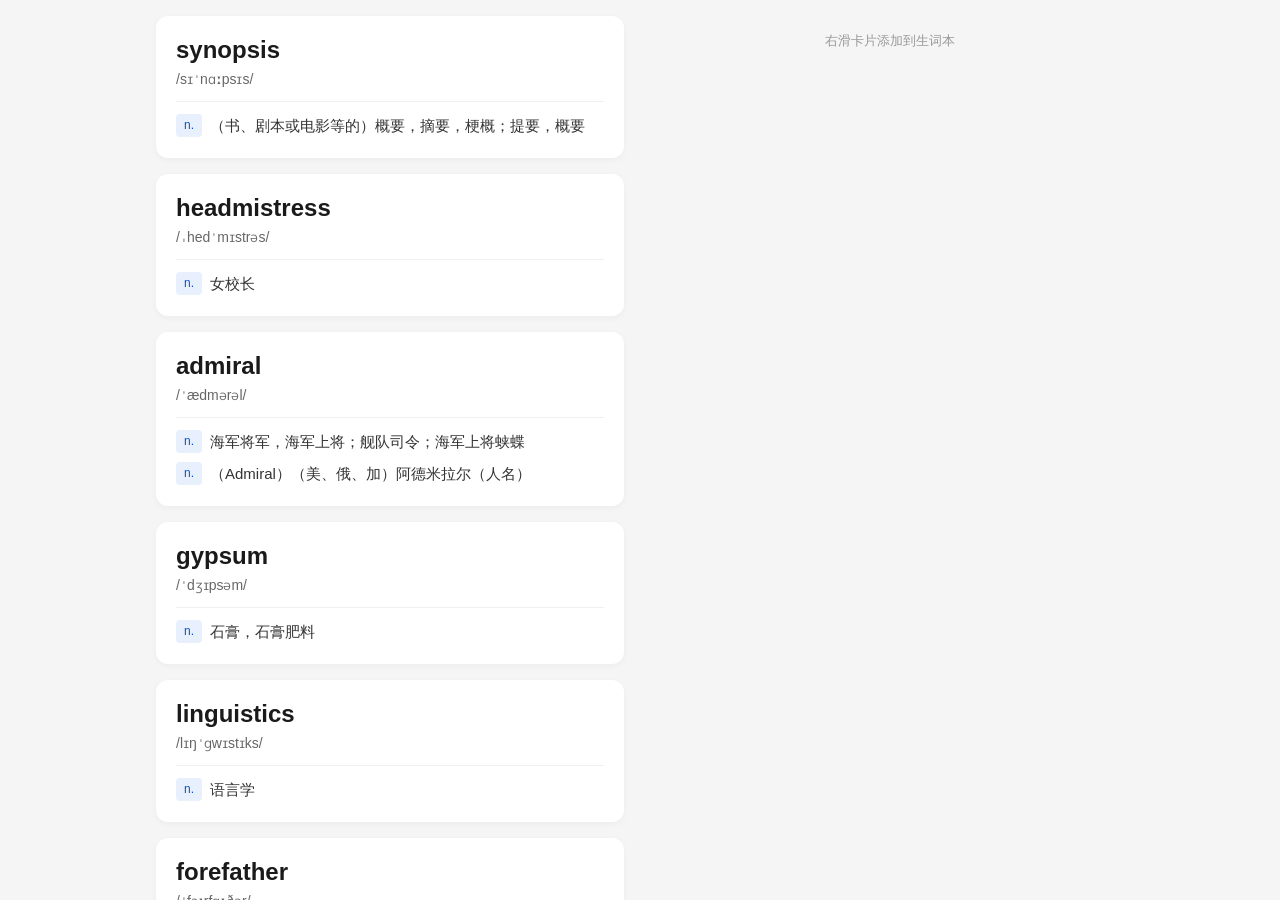
==== index.html @ 707bb1f1 "1.0" ====
<!DOCTYPE html>
<html lang="zh-CN">
<head>
  <meta charset="UTF-8">
  <meta name="viewport" content="width=device-width, initial-scale=1.0, user-scalable=no">
  <title>单词卡片</title>
  <link rel="stylesheet" href="style.css">
</head>
<body>
  <div class="layout">
    <div class="column">
      <div class="container" id="container">
        <div class="loading-tip" id="initial-loading">加载中...</div>
      </div>
    </div>
    <div class="column">
      <div class="container" id="wordbook">
        <div class="loading-tip" id="wordbook-empty">右滑卡片添加到生词本</div>
      </div>
    </div>
  </div>
  <script src="app.js"></script>
</body>
</html>
---- style.css ----
* {
  margin: 0;
  padding: 0;
  box-sizing: border-box;
  -webkit-tap-highlight-color: transparent;
}

html, body {
  height: 100%;
  background-color: #f5f5f5;
  font-family: -apple-system, BlinkMacSystemFont, "Segoe UI", Roboto, "Helvetica Neue", Arial, sans-serif;
  overflow: hidden;
}

.layout {
  display: flex;
  justify-content: center;
  height: 100vh;
  width: 100%;
}

.column {
  flex: 1;
  max-width: 500px;
  min-width: 0;
  height: 100vh;
}

.container {
  height: 100vh;
  overflow-y: auto;
  -webkit-overflow-scrolling: touch;
  overflow-x: hidden;
  padding: 16px;
  background-color: #f5f5f5;
}

.container.no-scroll {
  overflow: hidden;
}

.word-card {
  position: relative;
  background-color: #fff;
  border-radius: 12px;
  padding: 20px;
  margin-bottom: 16px;
  box-shadow: 0 2px 6px rgba(0, 0, 0, 0.04);
  overflow: visible;
  will-change: transform;
  user-select: none;
  -webkit-user-select: none;
  touch-action: pan-y;
}

.word-card:active {
  background-color: #f9f9f9;
}

.word-card.card-transition {
  transition: transform 0.35s cubic-bezier(0.22, 1, 0.36, 1);
}

.word-card.card-fill-up {
  transition: transform 0.3s cubic-bezier(0.22, 1, 0.36, 1);
}

.word-card.wordbook-enter {
  animation: wordbookSlideIn 0.3s ease-out;
}

@keyframes wordbookSlideIn {
  from {
    opacity: 0;
    transform: translateY(-20px);
  }
  to {
    opacity: 1;
    transform: translateY(0);
  }
}

.word-header {
  margin-bottom: 12px;
}

.word-text {
  font-size: 24px;
  font-weight: 700;
  color: #1a1a1a;
  display: block;
  margin-bottom: 6px;
}

.word-phonetic {
  display: inline-block;
}

.phonetic-text {
  font-size: 14px;
  color: #666;
}

.word-meaning {
  border-top: 1px solid #f0f0f0;
  padding-top: 12px;
}

.meaning-item {
  display: flex;
  align-items: flex-start;
  margin-bottom: 8px;
}

.meaning-item:last-child {
  margin-bottom: 0;
}

.pos-tag {
  flex-shrink: 0;
  font-size: 12px;
  color: #0052d9;
  background-color: #e8f0fe;
  padding: 3px 8px;
  border-radius: 4px;
  margin-right: 8px;
  line-height: 1.4;
}

.meaning-text {
  flex: 1;
  font-size: 15px;
  color: #333;
  line-height: 1.6;
}

.loading-tip {
  text-align: center;
  padding: 16px;
  color: #999;
  font-size: 13px;
}
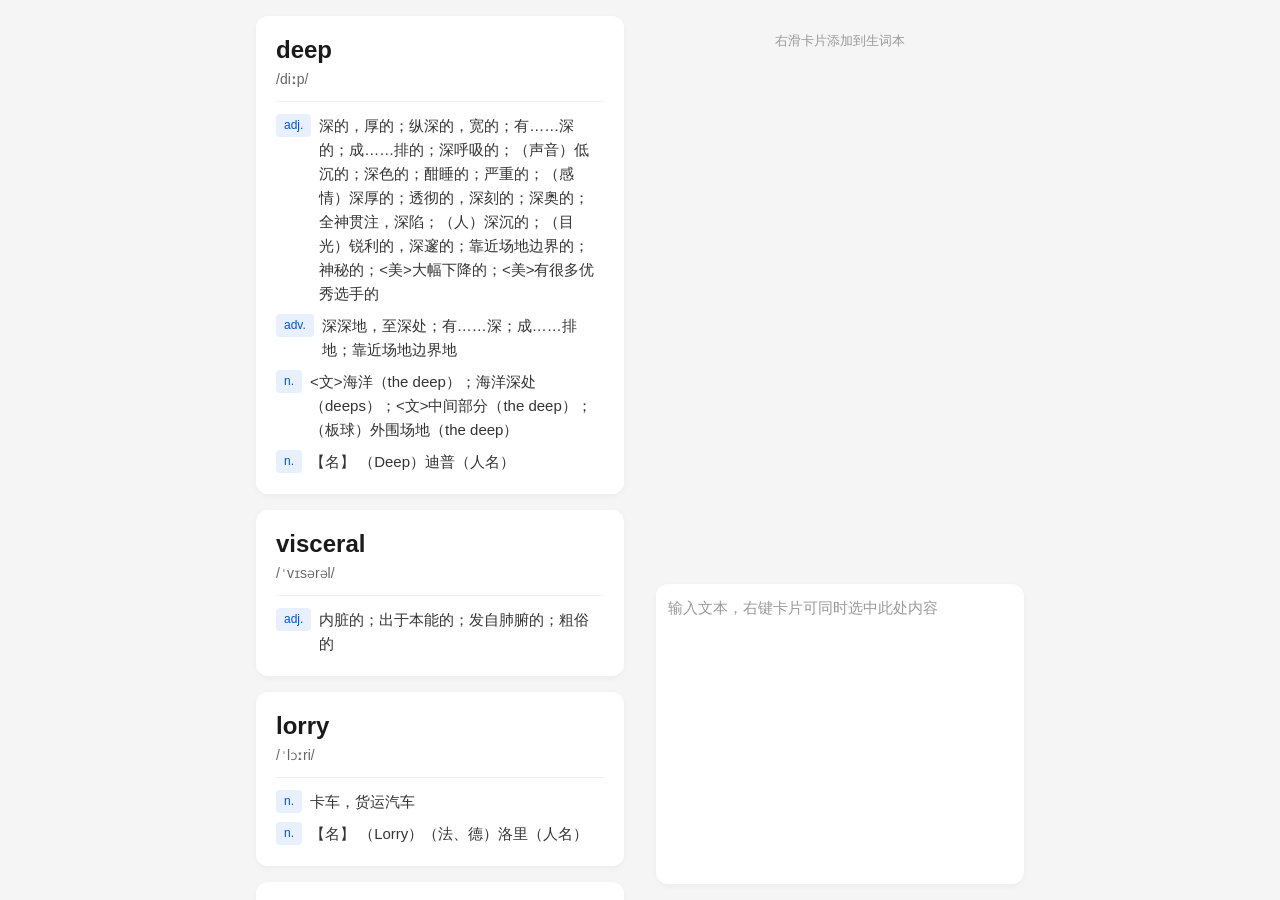
==== commit 0199d388: "1.2" ====
--- a/index.html
+++ b/index.html
@@ -13,9 +13,12 @@
         <div class="loading-tip" id="initial-loading">加载中...</div>
       </div>
     </div>
-    <div class="column">
+    <div class="column column-right">
       <div class="container" id="wordbook">
         <div class="loading-tip" id="wordbook-empty">右滑卡片添加到生词本</div>
+      </div>
+      <div class="input-panel">
+        <div class="input-box" id="input-box" contenteditable="true" data-placeholder="输入文本，右键卡片可同时选中此处内容"></div>
       </div>
     </div>
   </div>
--- a/style.css
+++ b/style.css
@@ -21,9 +21,49 @@
 
 .column {
   flex: 1;
-  max-width: 500px;
+  max-width: 400px;
   min-width: 0;
   height: 100vh;
+}
+
+/* 右列：上下分栏（生词本 + 输入框） */
+.column-right {
+  display: flex;
+  flex-direction: column;
+}
+
+.column-right .container {
+  flex: 1;
+  height: auto;
+  min-height: 0;
+}
+
+.input-panel {
+  flex-shrink: 0;
+  padding: 0 16px 16px;
+}
+
+.input-box {
+  width: 100%;
+  height: 300px;
+  background-color: #fff;
+  border-radius: 12px;
+  padding: 12px;
+  font-size: 15px;
+  line-height: 1.6;
+  color: #333;
+  overflow-y: auto;
+  outline: none;
+  box-shadow: 0 2px 6px rgba(0, 0, 0, 0.04);
+  user-select: text;
+  -webkit-user-select: text;
+  word-break: break-word;
+}
+
+.input-box:empty::before {
+  content: attr(data-placeholder);
+  color: #999;
+  pointer-events: none;
 }
 
 .container {
@@ -39,6 +79,16 @@
   overflow: hidden;
 }
 
+/* 左列：滚动条置于左侧，且始终可见（含互动期间） */
+#container {
+  direction: rtl;
+  overflow-y: scroll;
+}
+
+#container > * {
+  direction: ltr;
+}
+
 .word-card {
   position: relative;
   background-color: #fff;
@@ -51,10 +101,6 @@
   user-select: none;
   -webkit-user-select: none;
   touch-action: pan-y;
-}
-
-.word-card:active {
-  background-color: #f9f9f9;
 }
 
 .word-card.card-transition {
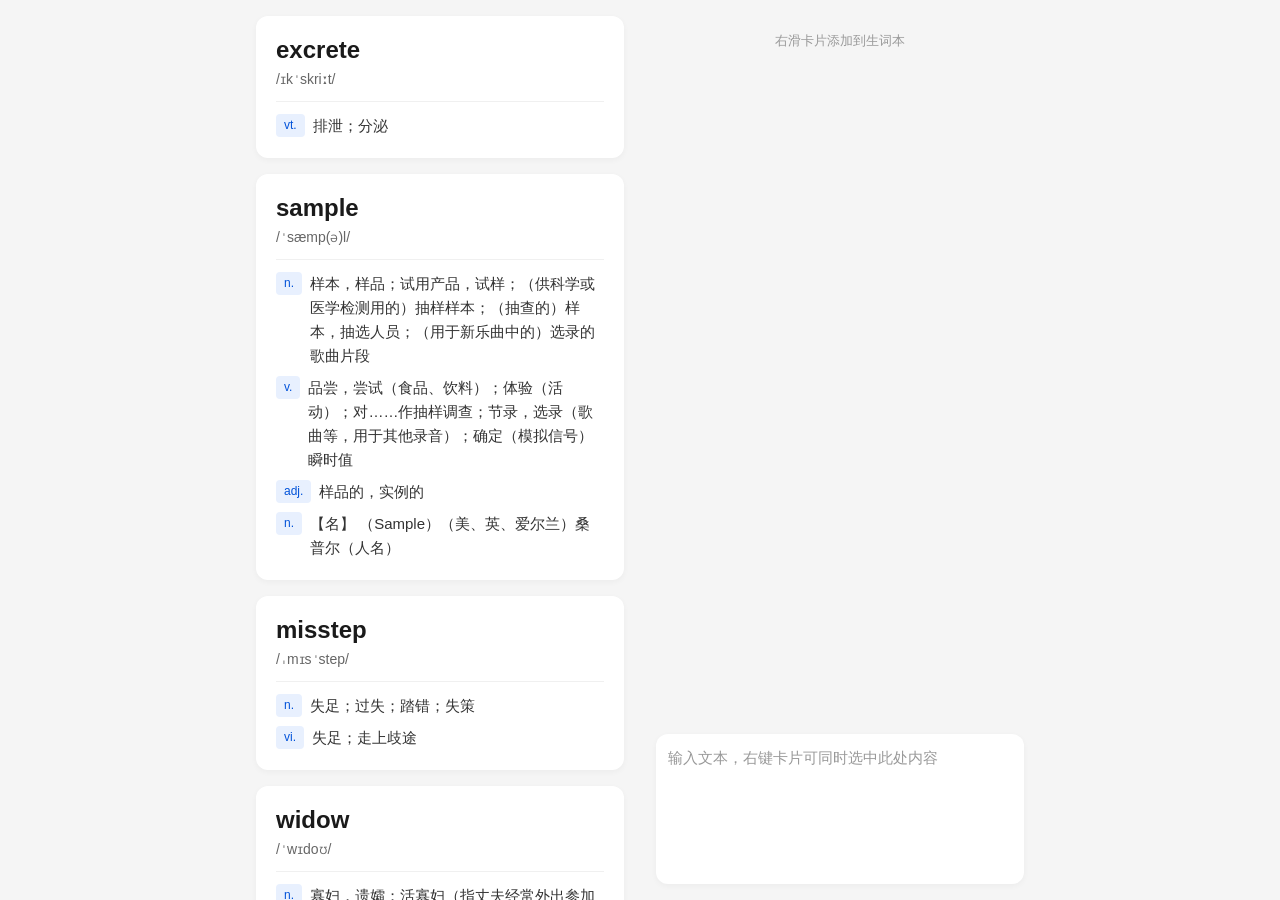
==== commit 547bc1fb: "1.3" ====
--- a/index.html
+++ b/index.html
@@ -14,8 +14,10 @@
       </div>
     </div>
     <div class="column column-right">
-      <div class="container" id="wordbook">
-        <div class="loading-tip" id="wordbook-empty">右滑卡片添加到生词本</div>
+      <div class="wordbook-wrap">
+        <div class="container" id="wordbook">
+          <div class="loading-tip" id="wordbook-empty">右滑卡片添加到生词本</div>
+        </div>
       </div>
       <div class="input-panel">
         <div class="input-box" id="input-box" contenteditable="true" data-placeholder="输入文本，右键卡片可同时选中此处内容"></div>
--- a/style.css
+++ b/style.css
@@ -26,16 +26,20 @@
   height: 100vh;
 }
 
-/* 右列：上下分栏（生词本 + 输入框） */
+/* 右列：上下分栏（生词本 + 输入框），两个独立模块 */
 .column-right {
   display: flex;
   flex-direction: column;
+  gap: 16px;
 }
 
-.column-right .container {
+.wordbook-wrap {
   flex: 1;
-  height: auto;
   min-height: 0;
+}
+
+.wordbook-wrap .container {
+  height: 100%;
 }
 
 .input-panel {
@@ -45,7 +49,7 @@
 
 .input-box {
   width: 100%;
-  height: 300px;
+  height: 150px;
   background-color: #fff;
   border-radius: 12px;
   padding: 12px;
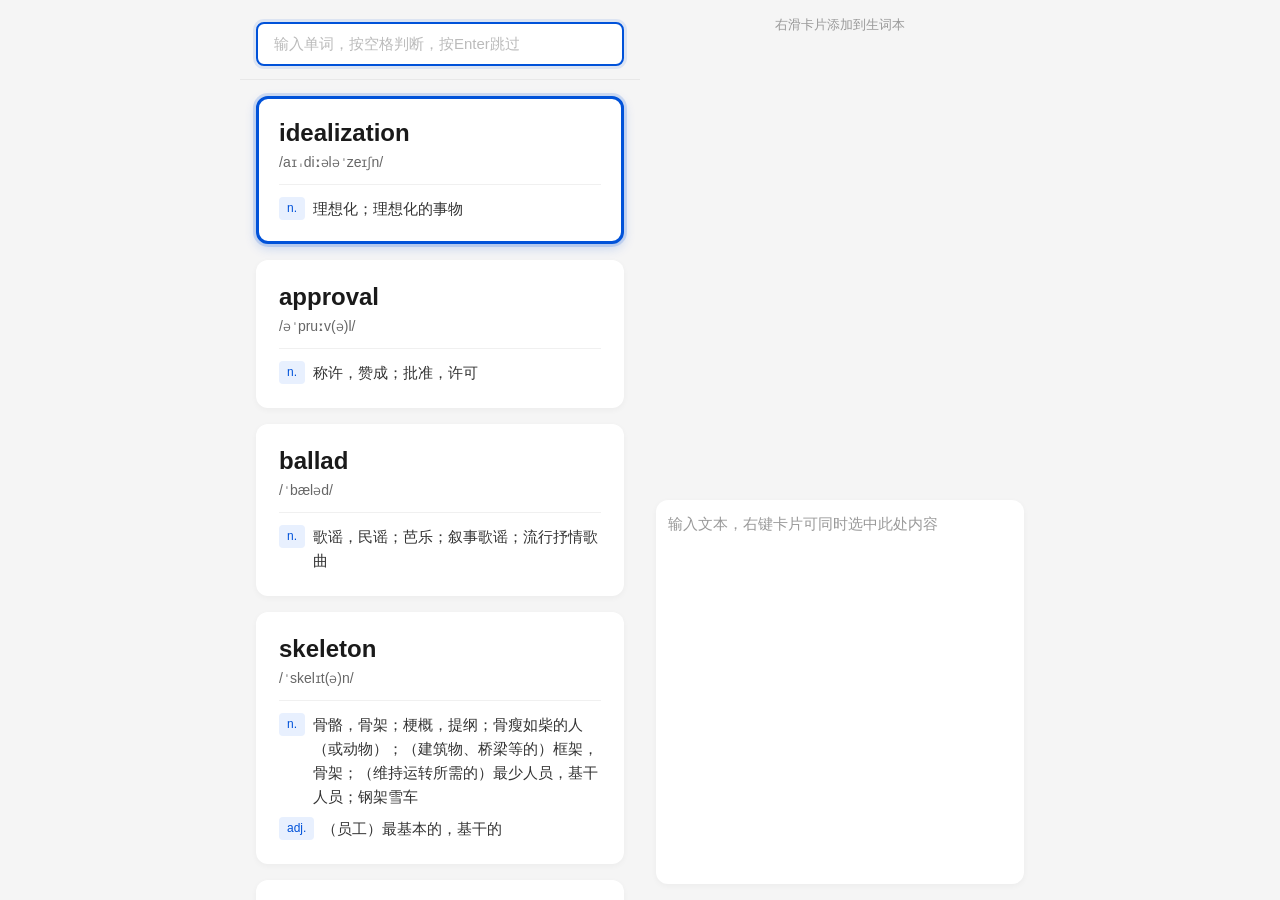
==== commit 079da5de: "1.11" ====
--- a/index.html
+++ b/index.html
@@ -8,11 +8,18 @@
 </head>
 <body>
   <div class="layout">
-    <div class="column">
+    <!-- 左侧列：上下分栏（输入区域 + 卡片列表） -->
+    <div class="column column-left">
+      <!-- 上部：固定高度输入区域 -->
+      <div class="input-area">
+        <input type="text" class="word-input" id="word-input" placeholder="输入单词，按空格判断，按Enter跳过" autofocus>
+      </div>
+      <!-- 下部：卡片列表 -->
       <div class="container" id="container">
         <div class="loading-tip" id="initial-loading">加载中...</div>
       </div>
     </div>
+    <!-- 右侧列 -->
     <div class="column column-right">
       <div class="wordbook-wrap">
         <div class="container" id="wordbook">
@@ -26,4 +33,4 @@
   </div>
   <script src="app.js"></script>
 </body>
-</html>
+</html>
--- a/style.css
+++ b/style.css
@@ -26,7 +26,54 @@
   height: 100vh;
 }
 
-/* 右列：上下分栏（生词本 + 输入框），两个独立模块 */
+/* ===== 左侧列：上下分栏 ===== */
+.column-left {
+  display: flex;
+  flex-direction: column;
+}
+
+/* 上部：固定高度输入区域 */
+.input-area {
+  flex-shrink: 0;
+  height: 80px;
+  padding: 16px 16px 8px 16px;
+  background-color: #f5f5f5;
+  border-bottom: 1px solid #e8e8e8;
+  display: flex;
+  align-items: center;
+}
+
+.word-input {
+  width: 100%;
+  height: 44px;
+  padding: 0 16px;
+  font-size: 18px;
+  border: 2px solid #ddd;
+  border-radius: 8px;
+  outline: none;
+  background-color: #fff;
+  color: #333;
+  transition: border-color 0.2s ease, box-shadow 0.2s ease;
+}
+
+.word-input:focus {
+  border-color: #0052d9;
+  box-shadow: 0 0 0 3px rgba(0, 82, 217, 0.1);
+}
+
+.word-input::placeholder {
+  color: #bbb;
+  font-size: 15px;
+}
+
+/* 下部：卡片列表容器（占据剩余空间） */
+.column-left .container {
+  flex: 1;
+  min-height: 0;
+  height: auto;
+}
+
+/* ===== 右列：上下分栏（生词本 + 输入框） ===== */
 .column-right {
   display: flex;
   flex-direction: column;
@@ -49,7 +96,7 @@
 
 .input-box {
   width: 100%;
-  height: 150px;
+  height: 384px;
   background-color: #fff;
   border-radius: 12px;
   padding: 12px;
@@ -75,7 +122,7 @@
   overflow-y: auto;
   -webkit-overflow-scrolling: touch;
   overflow-x: hidden;
-  padding: 16px;
+  padding: 0px 16px;
   background-color: #f5f5f5;
 }
 
@@ -98,13 +145,22 @@
   background-color: #fff;
   border-radius: 12px;
   padding: 20px;
-  margin-bottom: 16px;
+  margin-top: 16px;
   box-shadow: 0 2px 6px rgba(0, 0, 0, 0.04);
   overflow: visible;
   will-change: transform;
   user-select: none;
   -webkit-user-select: none;
   touch-action: pan-y;
+  cursor: pointer;
+  transition: box-shadow 0.2s ease, border-color 0.2s ease;
+  border: 3px solid transparent;
+}
+
+/* 选中状态：高亮边框 + 阴影增强 */
+.word-card.selected {
+  border-color: #0052d9;
+  box-shadow: 0 0 0 3px rgba(0, 82, 217, 0.15), 0 4px 12px rgba(0, 82, 217, 0.2);
 }
 
 .word-card.card-transition {
@@ -190,3 +246,16 @@
   color: #999;
   font-size: 13px;
 }
+
+/* 单词输入框错误状态 - 反选高亮 */
+.word-input.error {
+  border-color: #e34d59;
+  box-shadow: 0 0 0 3px rgba(227, 77, 89, 0.15);
+  animation: shake 0.3s ease;
+}
+
+@keyframes shake {
+  0%, 100% { transform: translateX(0); }
+  25% { transform: translateX(-6px); }
+  75% { transform: translateX(6px); }
+}
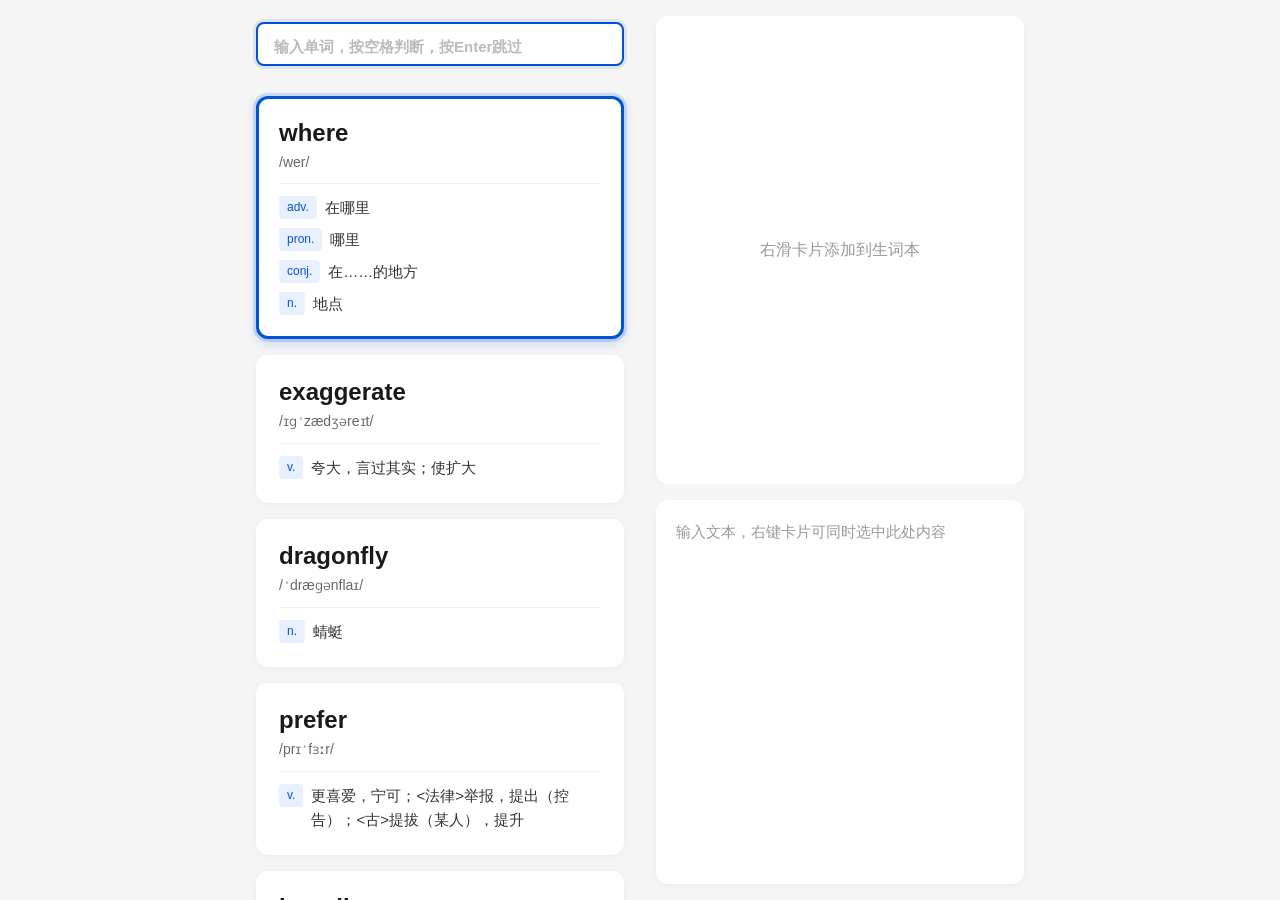
==== commit 67ee9507: "1.16 修复一些展示问题" ====
--- a/index.html
+++ b/index.html
@@ -23,7 +23,7 @@
     <div class="column column-right">
       <div class="wordbook-wrap">
         <div class="container" id="wordbook">
-          <div class="loading-tip" id="wordbook-empty">右滑卡片添加到生词本</div>
+          <div class="loading-tip" id="wordbook-empty">加载中...</div>
         </div>
       </div>
       <div class="input-panel">
--- a/style.css
+++ b/style.css
@@ -32,13 +32,12 @@
   flex-direction: column;
 }
 
-/* 上部：固定高度输入区域 */
+/* 上部：固定高度输入区域 - 与卡片宽度对齐 */
 .input-area {
   flex-shrink: 0;
   height: 80px;
   padding: 16px 16px 8px 16px;
   background-color: #f5f5f5;
-  border-bottom: 1px solid #e8e8e8;
   display: flex;
   align-items: center;
 }
@@ -47,7 +46,8 @@
   width: 100%;
   height: 44px;
   padding: 0 16px;
-  font-size: 18px;
+  font-size: 24px;
+  font-weight: 700;
   border: 2px solid #ddd;
   border-radius: 8px;
   outline: none;
@@ -99,7 +99,7 @@
   height: 384px;
   background-color: #fff;
   border-radius: 12px;
-  padding: 12px;
+  padding: 20px;
   font-size: 15px;
   line-height: 1.6;
   color: #333;
@@ -109,6 +109,7 @@
   user-select: text;
   -webkit-user-select: text;
   word-break: break-word;
+  white-space: pre-wrap;
 }
 
 .input-box:empty::before {
@@ -130,14 +131,30 @@
   overflow: hidden;
 }
 
-/* 左列：滚动条置于左侧，且始终可见（含互动期间） */
+/* ===== 左列：隐藏滚动条（兼容所有浏览器） ===== */
 #container {
   direction: rtl;
   overflow-y: scroll;
+  scrollbar-width: none;        /* Firefox */
+  -ms-overflow-style: none;     /* IE/Edge */
+}
+
+#container::-webkit-scrollbar {
+  display: none;                /* Chrome/Safari/Opera */
 }
 
 #container > * {
   direction: ltr;
+}
+
+/* ===== 右列生词本：隐藏滚动条（兼容所有浏览器） ===== */
+#wordbook {
+  scrollbar-width: none;        /* Firefox */
+  -ms-overflow-style: none;     /* IE/Edge */
+}
+
+#wordbook::-webkit-scrollbar {
+  display: none;                /* Chrome/Safari/Opera */
 }
 
 .word-card {
@@ -171,20 +188,7 @@
   transition: transform 0.3s cubic-bezier(0.22, 1, 0.36, 1);
 }
 
-.word-card.wordbook-enter {
-  animation: wordbookSlideIn 0.3s ease-out;
-}
-
-@keyframes wordbookSlideIn {
-  from {
-    opacity: 0;
-    transform: translateY(-20px);
-  }
-  to {
-    opacity: 1;
-    transform: translateY(0);
-  }
-}
+/* ===== wordbook-enter 动画已删除，卡片自然出现 ===== */
 
 .word-header {
   margin-bottom: 12px;
@@ -258,4 +262,28 @@
   0%, 100% { transform: translateX(0); }
   25% { transform: translateX(-6px); }
   75% { transform: translateX(6px); }
+}
+
+/* ===== 生词本顶部占位卡片 - 始终保留在顶部，高度减去顶部间距 ===== */
+.wordbook-empty-card {
+  height: calc(100% - 16px);
+  background-color: #fff;
+  border-radius: 12px;
+  padding: 20px;
+  margin-top: 16px;
+  box-shadow: 0 2px 6px rgba(0, 0, 0, 0.04);
+  border: 3px solid transparent;
+  cursor: default;
+  user-select: none;
+  -webkit-user-select: none;
+  display: flex;
+  align-items: center;
+  justify-content: center;
+}
+
+.wordbook-empty-card .empty-text {
+  font-size: 16px;
+  color: #999;
+  text-align: center;
+  line-height: 1.6;
 }
